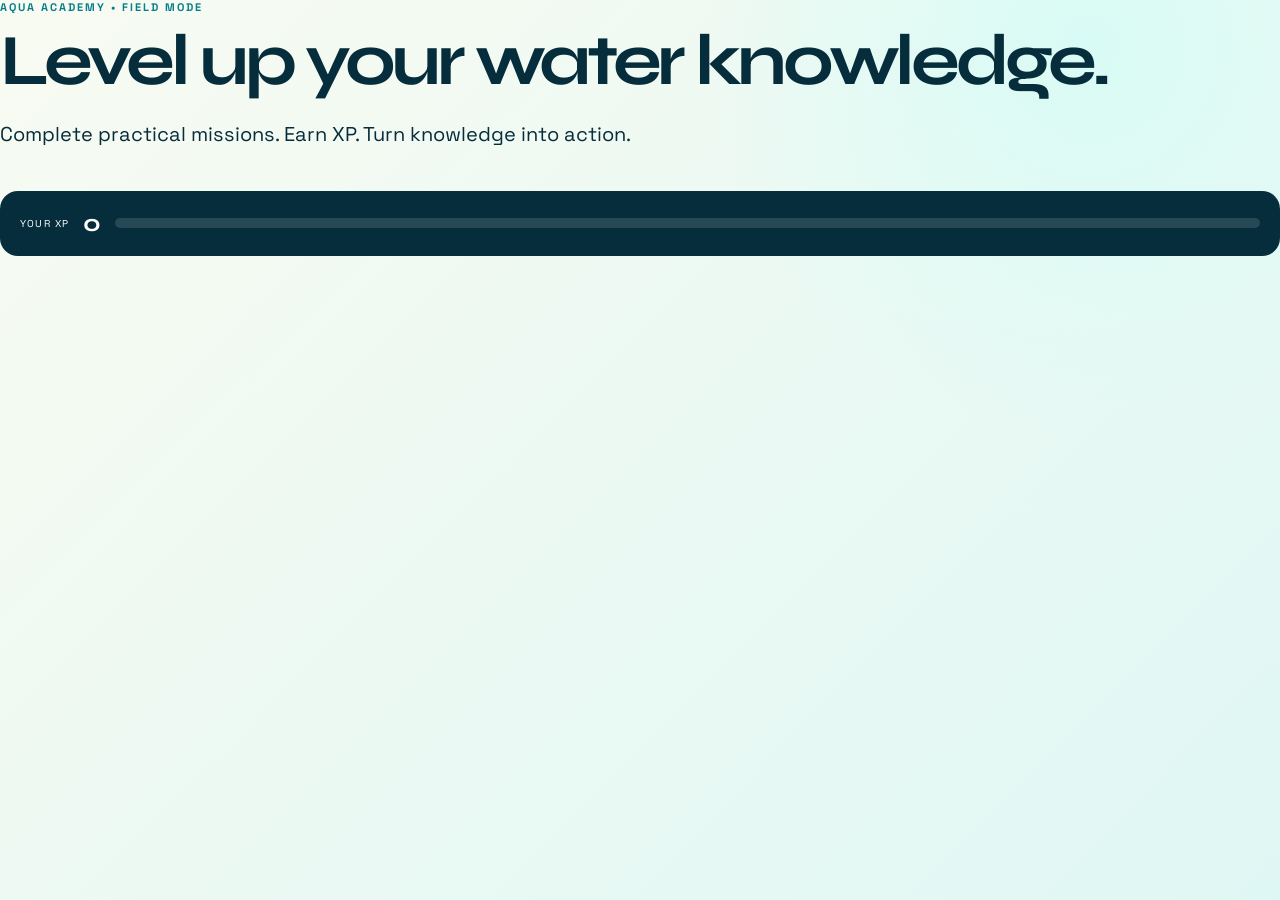
==== challenges.html @ 9c4119d2 "Add files via upload" ====
<!doctype html><html lang="en"><head><meta charset="utf-8"><meta name="viewport" content="width=device-width,initial-scale=1"><title>Challenges | Aqua Link</title><link rel="stylesheet" href="styles.css"></head>
<body data-page="challenges"><div data-app>
<section class="page-head"><div class="eyebrow">AQUA ACADEMY • FIELD MODE</div><h1>Level up your water knowledge.</h1><p>Complete practical missions. Earn XP. Turn knowledge into action.</p></section>
<div class="xpbar"><span>YOUR XP</span><strong id="xp">0</strong><div><i id="xpFill"></i></div></div>
<section id="challengeList" class="challenge-list"></section>
</div><script src="app.js"></script></body></html>
---- styles.css ----
@import url('https://fonts.googleapis.com/css2?family=Space+Grotesk:wght@400;500;600;700&family=Syne:wght@600;700;800&display=swap');
:root{--ink:#062d3b;--blue:#087e8b;--cyan:#18c8d1;--line:#b9dfe0;--shadow:0 18px 50px rgba(4,56,69,.12)}
*{box-sizing:border-box}body{margin:0;min-height:100vh;color:var(--ink);font-family:"Space Grotesk",sans-serif;background:radial-gradient(circle at 85% 5%,#d9fbf5 0,transparent 28%),linear-gradient(135deg,#f8fbf2,#dff7f4)}a{color:inherit;text-decoration:none}button,input,select,textarea{font:inherit}
.topbar{position:sticky;top:0;z-index:20;display:flex;align-items:center;justify-content:space-between;padding:18px clamp(18px,4vw,60px);background:#f7fff4dd;backdrop-filter:blur(14px);border-bottom:1px solid var(--line)}
.brand{display:flex;align-items:center;gap:10px;font-weight:800;letter-spacing:.08em}.brandmark{font-size:30px}.brand small{display:block;color:var(--blue);font-size:8px;letter-spacing:.16em}.top-actions{display:flex;align-items:center;gap:12px;font-size:11px;font-weight:700}.live-dot{width:8px;height:8px;background:#00c853;border-radius:50%;box-shadow:0 0 0 5px #00c85322}.avatar{width:34px;height:34px;display:grid;place-items:center;color:#fff;background:var(--ink);border-radius:50%}
.nav{position:sticky;top:72px;z-index:19;display:flex;gap:6px;padding:10px clamp(12px,4vw,60px);overflow:auto;color:#eaffff;background:#062d3bf2}.nav a{padding:9px 13px;white-space:nowrap;font-size:12px;border:1px solid transparent;border-radius:999px}.nav a:hover,.nav a.active{background:#18c8d133;border-color:#7beef2}.nav b{margin-right:6px}
.page{max-width:1180px;margin:auto;padding:clamp(28px,6vw,70px) clamp(18px,4vw,50px)}.hero{max-width:1050px;margin:auto;padding:75px 0 40px}.eyebrow{margin-bottom:15px;color:var(--blue);font-size:11px;font-weight:800;letter-spacing:.18em}.hero h1,.page-head h1,.login-card h1{margin:0 0 24px;font-family:Syne,sans-serif;font-size:clamp(46px,8vw,92px);line-height:.9;letter-spacing:-.06em}.hero h1 span{color:var(--blue)}.hero p,.page-head p{max-width:720px;font-size:clamp(16px,2vw,20px);line-height:1.65}.actions{display:flex;flex-wrap:wrap;gap:12px;margin-top:30px}.btn{display:inline-flex;align-items:center;justify-content:center;padding:13px 18px;background:#ffffff80;border:1px solid var(--ink);border-radius:12px;font-weight:800;cursor:pointer;transition:.2s}.btn:hover{transform:translateY(-2px);box-shadow:var(--shadow)}.btn.primary{color:#fff;background:var(--ink)}
.grid.cards{display:grid;grid-template-columns:repeat(3,1fr);gap:14px;margin:25px 0}.stat,.panel,.report-card,.challenge,.login-card{background:#ffffffc2;border:1px solid var(--line);border-radius:22px;box-shadow:var(--shadow)}.stat{min-height:150px;display:flex;flex-direction:column;justify-content:space-between;padding:24px}.stat small{color:var(--blue);font-size:10px;font-weight:800;letter-spacing:.15em}.stat strong{font-family:Syne;font-size:45px}.stat span{opacity:.7;font-size:12px}.panel{margin:18px 0;padding:28px}.panel h2{margin:7px 0 12px;font-family:Syne;font-size:clamp(25px,4vw,42px)}.panel p{line-height:1.65}.panel.accent{background:linear-gradient(135deg,#c9f8f1,#eaffd8)}.panel a:not(.btn){color:var(--blue);font-weight:800}.orbit{min-width:180px;display:grid;grid-template-columns:repeat(2,1fr);gap:10px}.orbit span{height:80px;display:grid;place-items:center;color:var(--blue);font-weight:800;border:1px dashed var(--blue);border-radius:50%}.split{display:grid;grid-template-columns:1fr 1fr;gap:18px}.page-head{padding-bottom:20px}.page-head h1{font-size:clamp(42px,7vw,72px)}
.form{max-width:800px}.form label{display:block;margin-bottom:20px;font-size:13px;font-weight:800}.form input,.form select,.form textarea{display:block;width:100%;margin-top:8px;padding:14px;background:#f9ffff;border:1px solid var(--line);border-radius:12px;outline:none}.form input:focus,.form select:focus,.form textarea:focus{border-color:var(--blue);box-shadow:0 0 0 3px #18c8d122}.notice{margin:16px 0;padding:15px;font-size:13px;line-height:1.5;background:#e7faf6;border:1px solid #9cdddd;border-radius:12px}
.report-list,.challenge-list{display:grid;gap:12px}.report-card{display:flex;gap:16px;padding:18px}.report-icon{font-size:28px}.grow{flex:1}.row{display:flex;justify-content:space-between;align-items:center;gap:10px}.pill{padding:5px 9px;font-size:10px;font-weight:800;background:#e7f3f4;border-radius:999px}.pill.resolved{color:#086b3b;background:#c9f7d9}.pill.under-investigation{color:#7a5700;background:#fff0bd}.pill.reported{color:#07557d;background:#d6efff}.mini-note{margin-top:9px;opacity:.75;font-size:13px}
.challenge{display:flex;align-items:center;gap:16px;padding:20px}.challenge-num{color:var(--blue);font-family:Syne;font-size:32px}.challenge small{font-size:9px;font-weight:800;letter-spacing:.15em}.challenge h3{margin:5px 0}.challenge p{margin:4px 0;opacity:.75;font-size:13px}.challenge button{padding:10px 13px;color:#fff;background:var(--ink);border:0;border-radius:10px;font-weight:800;cursor:pointer}.challenge.done{opacity:.65}.challenge.done button{background:#16845a}
.xpbar{display:grid;grid-template-columns:auto auto 1fr;align-items:center;gap:14px;margin-bottom:20px;padding:18px 20px;color:#fff;background:var(--ink);border-radius:18px}.xpbar span{font-size:10px;letter-spacing:.12em}.xpbar strong{font-family:Syne;font-size:24px}.xpbar div{height:10px;overflow:hidden;background:#ffffff22;border-radius:99px}.xpbar i{display:block;width:0;height:100%;background:var(--cyan);transition:width .3s}
.map-panel{padding:10px}.map-panel #map{height:560px;overflow:hidden;border-radius:15px}.school-card{display:flex;gap:15px;margin:15px 0;padding:18px;background:#e7faf6;border:1px solid var(--line);border-radius:15px}.school-card span{font-size:30px}.school-card small{display:block;margin-top:4px;opacity:.7}.login-card{max-width:500px;margin:10vh auto;padding:35px}.brand-big{margin-bottom:35px;font-family:Syne;font-size:30px;font-weight:800}.brand-big span{color:var(--blue)}.muted{opacity:.65}
footer{display:flex;justify-content:space-between;gap:15px;padding:28px clamp(18px,4vw,60px);color:#dffcff;font-size:11px;background:var(--ink)}footer span{opacity:.65}
@media(max-width:720px){.top-actions{display:none}.nav{top:0}.grid.cards,.split{grid-template-columns:1fr}.hero{padding-top:40px}.hero h1{font-size:55px}.panel{padding:20px}.orbit{min-width:0}.challenge{flex-wrap:wrap;align-items:flex-start}.challenge button{width:100%}.map-panel #map{height:420px}footer{display:block}footer span{display:block;margin-top:8px}}
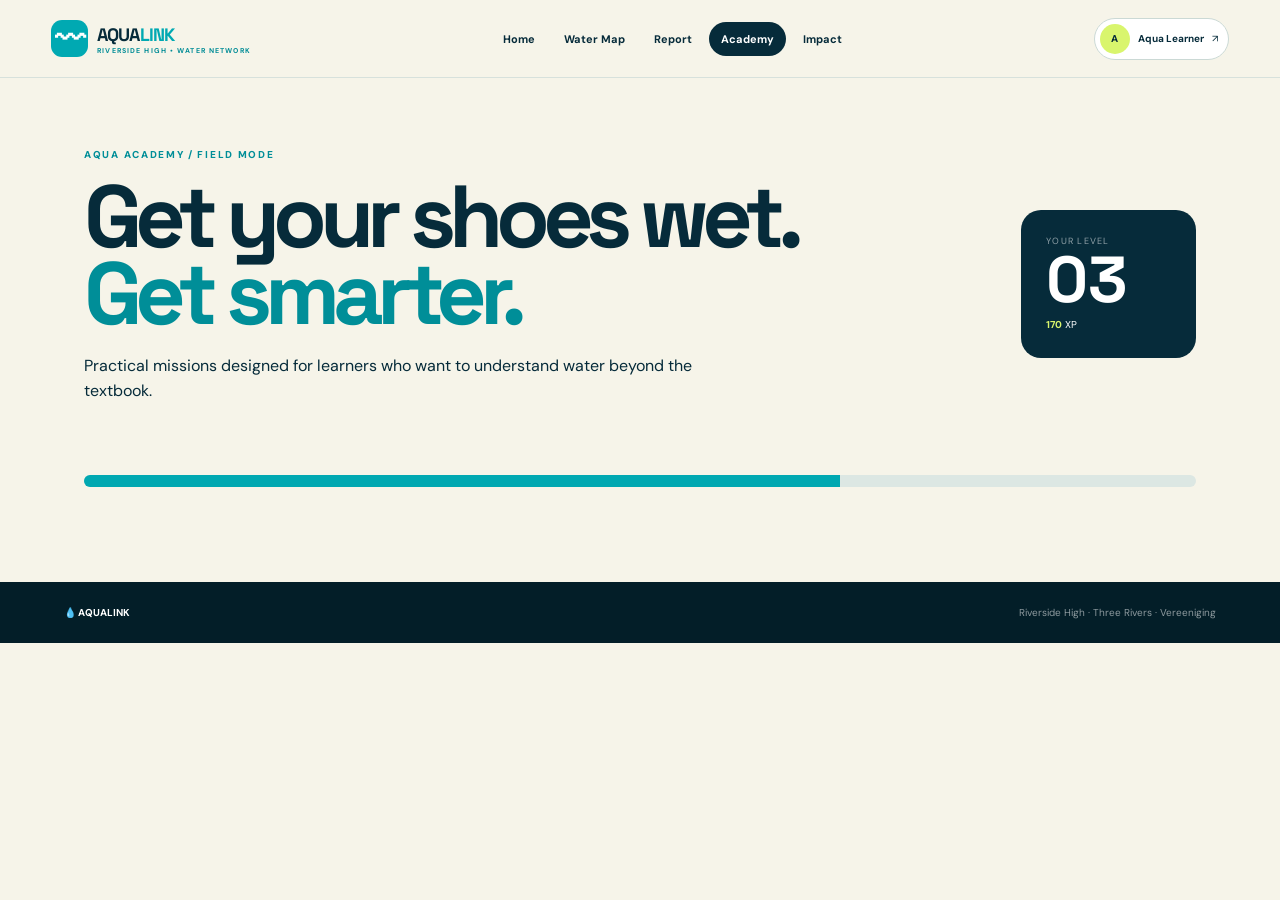
==== commit bc95055c: "Add files via upload" ====
--- a/challenges.html
+++ b/challenges.html
@@ -1,6 +1 @@
-<!doctype html><html lang="en"><head><meta charset="utf-8"><meta name="viewport" content="width=device-width,initial-scale=1"><title>Challenges | Aqua Link</title><link rel="stylesheet" href="styles.css"></head>
-<body data-page="challenges"><div data-app>
-<section class="page-head"><div class="eyebrow">AQUA ACADEMY • FIELD MODE</div><h1>Level up your water knowledge.</h1><p>Complete practical missions. Earn XP. Turn knowledge into action.</p></section>
-<div class="xpbar"><span>YOUR XP</span><strong id="xp">0</strong><div><i id="xpFill"></i></div></div>
-<section id="challengeList" class="challenge-list"></section>
-</div><script src="app.js"></script></body></html>+<!doctype html><html lang="en"><head><meta charset="utf-8"><meta name="viewport" content="width=device-width,initial-scale=1"><title>Aqua Academy | Aqua Link</title><link rel="stylesheet" href="styles.css"><link href="https://fonts.googleapis.com/css2?family=DM+Sans:wght@400;500;700&family=Space+Grotesk:wght@500;600;700&display=swap" rel="stylesheet"></head><body><header class="header"><a class="brand" href="index.html"><span class="brandmark">〰</span><span>AQUA<span>LINK</span><small>RIVERSIDE HIGH • WATER NETWORK</small></span></a><nav><a href="index.html">Home</a><a href="map.html">Water Map</a><a href="report.html">Report</a><a class="active" href="challenges.html">Academy</a><a href="reports.html">Impact</a></nav><a class="user-pill" href="profile.html"><span id="navInitial">A</span><b id="navName">Aqua Learner</b>↗</a></header><main class="page academy"><div class="academy-banner"><div><div class="eyebrow">AQUA ACADEMY / FIELD MODE</div><h1>Get your shoes wet.<br><span>Get smarter.</span></h1><p>Practical missions designed for learners who want to understand water beyond the textbook.</p></div><div class="level-card"><small>YOUR LEVEL</small><strong>03</strong><span><b id="xp">170</b> XP</span></div></div><div class="xp-track"><i id="xpFill"></i></div><div id="challengeList" class="challenge-list"></div></main><footer><b>💧 AQUALINK</b><span>Riverside High · Three Rivers · Vereeniging</span></footer><script src="app.js"></script></body></html>
--- a/styles.css
+++ b/styles.css
@@ -1,15 +1,10 @@
-@import url('https://fonts.googleapis.com/css2?family=Space+Grotesk:wght@400;500;600;700&family=Syne:wght@600;700;800&display=swap');
-:root{--ink:#062d3b;--blue:#087e8b;--cyan:#18c8d1;--line:#b9dfe0;--shadow:0 18px 50px rgba(4,56,69,.12)}
-*{box-sizing:border-box}body{margin:0;min-height:100vh;color:var(--ink);font-family:"Space Grotesk",sans-serif;background:radial-gradient(circle at 85% 5%,#d9fbf5 0,transparent 28%),linear-gradient(135deg,#f8fbf2,#dff7f4)}a{color:inherit;text-decoration:none}button,input,select,textarea{font:inherit}
-.topbar{position:sticky;top:0;z-index:20;display:flex;align-items:center;justify-content:space-between;padding:18px clamp(18px,4vw,60px);background:#f7fff4dd;backdrop-filter:blur(14px);border-bottom:1px solid var(--line)}
-.brand{display:flex;align-items:center;gap:10px;font-weight:800;letter-spacing:.08em}.brandmark{font-size:30px}.brand small{display:block;color:var(--blue);font-size:8px;letter-spacing:.16em}.top-actions{display:flex;align-items:center;gap:12px;font-size:11px;font-weight:700}.live-dot{width:8px;height:8px;background:#00c853;border-radius:50%;box-shadow:0 0 0 5px #00c85322}.avatar{width:34px;height:34px;display:grid;place-items:center;color:#fff;background:var(--ink);border-radius:50%}
-.nav{position:sticky;top:72px;z-index:19;display:flex;gap:6px;padding:10px clamp(12px,4vw,60px);overflow:auto;color:#eaffff;background:#062d3bf2}.nav a{padding:9px 13px;white-space:nowrap;font-size:12px;border:1px solid transparent;border-radius:999px}.nav a:hover,.nav a.active{background:#18c8d133;border-color:#7beef2}.nav b{margin-right:6px}
-.page{max-width:1180px;margin:auto;padding:clamp(28px,6vw,70px) clamp(18px,4vw,50px)}.hero{max-width:1050px;margin:auto;padding:75px 0 40px}.eyebrow{margin-bottom:15px;color:var(--blue);font-size:11px;font-weight:800;letter-spacing:.18em}.hero h1,.page-head h1,.login-card h1{margin:0 0 24px;font-family:Syne,sans-serif;font-size:clamp(46px,8vw,92px);line-height:.9;letter-spacing:-.06em}.hero h1 span{color:var(--blue)}.hero p,.page-head p{max-width:720px;font-size:clamp(16px,2vw,20px);line-height:1.65}.actions{display:flex;flex-wrap:wrap;gap:12px;margin-top:30px}.btn{display:inline-flex;align-items:center;justify-content:center;padding:13px 18px;background:#ffffff80;border:1px solid var(--ink);border-radius:12px;font-weight:800;cursor:pointer;transition:.2s}.btn:hover{transform:translateY(-2px);box-shadow:var(--shadow)}.btn.primary{color:#fff;background:var(--ink)}
-.grid.cards{display:grid;grid-template-columns:repeat(3,1fr);gap:14px;margin:25px 0}.stat,.panel,.report-card,.challenge,.login-card{background:#ffffffc2;border:1px solid var(--line);border-radius:22px;box-shadow:var(--shadow)}.stat{min-height:150px;display:flex;flex-direction:column;justify-content:space-between;padding:24px}.stat small{color:var(--blue);font-size:10px;font-weight:800;letter-spacing:.15em}.stat strong{font-family:Syne;font-size:45px}.stat span{opacity:.7;font-size:12px}.panel{margin:18px 0;padding:28px}.panel h2{margin:7px 0 12px;font-family:Syne;font-size:clamp(25px,4vw,42px)}.panel p{line-height:1.65}.panel.accent{background:linear-gradient(135deg,#c9f8f1,#eaffd8)}.panel a:not(.btn){color:var(--blue);font-weight:800}.orbit{min-width:180px;display:grid;grid-template-columns:repeat(2,1fr);gap:10px}.orbit span{height:80px;display:grid;place-items:center;color:var(--blue);font-weight:800;border:1px dashed var(--blue);border-radius:50%}.split{display:grid;grid-template-columns:1fr 1fr;gap:18px}.page-head{padding-bottom:20px}.page-head h1{font-size:clamp(42px,7vw,72px)}
-.form{max-width:800px}.form label{display:block;margin-bottom:20px;font-size:13px;font-weight:800}.form input,.form select,.form textarea{display:block;width:100%;margin-top:8px;padding:14px;background:#f9ffff;border:1px solid var(--line);border-radius:12px;outline:none}.form input:focus,.form select:focus,.form textarea:focus{border-color:var(--blue);box-shadow:0 0 0 3px #18c8d122}.notice{margin:16px 0;padding:15px;font-size:13px;line-height:1.5;background:#e7faf6;border:1px solid #9cdddd;border-radius:12px}
-.report-list,.challenge-list{display:grid;gap:12px}.report-card{display:flex;gap:16px;padding:18px}.report-icon{font-size:28px}.grow{flex:1}.row{display:flex;justify-content:space-between;align-items:center;gap:10px}.pill{padding:5px 9px;font-size:10px;font-weight:800;background:#e7f3f4;border-radius:999px}.pill.resolved{color:#086b3b;background:#c9f7d9}.pill.under-investigation{color:#7a5700;background:#fff0bd}.pill.reported{color:#07557d;background:#d6efff}.mini-note{margin-top:9px;opacity:.75;font-size:13px}
-.challenge{display:flex;align-items:center;gap:16px;padding:20px}.challenge-num{color:var(--blue);font-family:Syne;font-size:32px}.challenge small{font-size:9px;font-weight:800;letter-spacing:.15em}.challenge h3{margin:5px 0}.challenge p{margin:4px 0;opacity:.75;font-size:13px}.challenge button{padding:10px 13px;color:#fff;background:var(--ink);border:0;border-radius:10px;font-weight:800;cursor:pointer}.challenge.done{opacity:.65}.challenge.done button{background:#16845a}
-.xpbar{display:grid;grid-template-columns:auto auto 1fr;align-items:center;gap:14px;margin-bottom:20px;padding:18px 20px;color:#fff;background:var(--ink);border-radius:18px}.xpbar span{font-size:10px;letter-spacing:.12em}.xpbar strong{font-family:Syne;font-size:24px}.xpbar div{height:10px;overflow:hidden;background:#ffffff22;border-radius:99px}.xpbar i{display:block;width:0;height:100%;background:var(--cyan);transition:width .3s}
-.map-panel{padding:10px}.map-panel #map{height:560px;overflow:hidden;border-radius:15px}.school-card{display:flex;gap:15px;margin:15px 0;padding:18px;background:#e7faf6;border:1px solid var(--line);border-radius:15px}.school-card span{font-size:30px}.school-card small{display:block;margin-top:4px;opacity:.7}.login-card{max-width:500px;margin:10vh auto;padding:35px}.brand-big{margin-bottom:35px;font-family:Syne;font-size:30px;font-weight:800}.brand-big span{color:var(--blue)}.muted{opacity:.65}
-footer{display:flex;justify-content:space-between;gap:15px;padding:28px clamp(18px,4vw,60px);color:#dffcff;font-size:11px;background:var(--ink)}footer span{opacity:.65}
-@media(max-width:720px){.top-actions{display:none}.nav{top:0}.grid.cards,.split{grid-template-columns:1fr}.hero{padding-top:40px}.hero h1{font-size:55px}.panel{padding:20px}.orbit{min-width:0}.challenge{flex-wrap:wrap;align-items:flex-start}.challenge button{width:100%}.map-panel #map{height:420px}footer{display:block}footer span{display:block;margin-top:8px}}
+*{box-sizing:border-box}body{margin:0;background:#f6f4e9;color:#062b3a;font-family:"DM Sans",sans-serif}a{text-decoration:none;color:inherit}img{width:100%;height:100%;object-fit:cover}.header{height:78px;padding:0 4vw;display:flex;align-items:center;justify-content:space-between;position:sticky;top:0;z-index:100;background:#f6f4e9ed;border-bottom:1px solid #d7e1dc;backdrop-filter:blur(15px)}.brand{display:flex;align-items:center;gap:9px;font:700 18px "Space Grotesk";letter-spacing:-.05em}.brand>span:last-child>span{color:#00a9b2}.brand small{display:block;font:700 7px "DM Sans";letter-spacing:.16em;color:#008c96}.brandmark{width:37px;height:37px;border-radius:11px;background:#00a9b2;color:white;display:grid;place-items:center;font-size:30px;line-height:1}.header nav{display:flex;gap:5px}.header nav a{font-size:11px;font-weight:700;padding:10px 12px;border-radius:99px}.header nav a:hover,.header nav .active{background:#062b3a;color:white}.user-pill{display:flex;align-items:center;gap:8px;padding:5px 10px 5px 5px;border:1px solid #cbd9d5;border-radius:99px;background:white;font-size:10px}.user-pill span{width:30px;height:30px;display:grid;place-items:center;background:#d9f56d;border-radius:50%;font-weight:800}.active-user{box-shadow:0 0 0 3px #00a9b222}
+.eyebrow{font-size:10px;font-weight:800;letter-spacing:.17em;color:#008e98;margin-bottom:17px}.hero2{display:grid;grid-template-columns:1.03fr .97fr;min-height:690px}.hero2-copy{padding:85px 7vw;background:linear-gradient(135deg,#bff4df,#dff76d);display:flex;flex-direction:column;justify-content:center}.hero2 h1{font:700 clamp(57px,7vw,95px)/.87 "Space Grotesk";letter-spacing:-.08em;margin:0 0 25px}.hero2 h1 span,.big-title span,.split-title h1 span,.academy-banner h1 span,.map-heading h1 span,.dws h1 span{color:#008e98}.hero2 p{max-width:590px;font-size:16px;line-height:1.65}.actions{display:flex;gap:12px;flex-wrap:wrap;margin:20px 0 30px}.btn{display:inline-flex;justify-content:center;align-items:center;gap:12px;border:0;border-radius:10px;padding:14px 18px;font-weight:800;font-size:12px;cursor:pointer}.primary{background:#062b3a;color:white}.primary:hover{background:#008e98}.ghost{border:1px solid #54736f;background:#ffffff55}.light{background:#d9f56d;color:#062b3a}.hero-stat{display:flex;align-items:center;gap:12px;margin-top:12px}.hero-stat b{font:700 32px "Space Grotesk"}.hero-stat span{font-size:8px;letter-spacing:.1em;opacity:.65;margin-right:12px}.hero2-visual{position:relative;overflow:hidden}.hero2-visual:after{content:"";position:absolute;inset:0;background:linear-gradient(0deg,#062b3a99,transparent 55%)}.hero-sticker{position:absolute;right:30px;top:30px;z-index:2;width:105px;height:105px;border-radius:50%;background:#ff7452;color:white;display:flex;align-items:center;justify-content:center;flex-direction:column;transform:rotate(8deg);font:700 13px/1 "Space Grotesk"}.hero-sticker span{font-size:22px}.hero-caption{position:absolute;bottom:35px;left:35px;z-index:2;color:white;font:700 11px/1.5 "Space Grotesk";letter-spacing:.1em}.hero-caption strong{font-size:27px}.marquee{overflow:hidden;white-space:nowrap;background:#062b3a;color:#d9f56d;padding:15px 0;font:700 15px "Space Grotesk";letter-spacing:.12em;text-align:center;word-spacing:20px}.intro{padding:100px 7vw;display:grid;grid-template-columns:1.2fr .8fr;gap:8vw}.intro h2{font:700 clamp(38px,5vw,65px)/.95 "Space Grotesk";letter-spacing:-.06em;margin:0}.intro h2 i{font-style:normal;color:#008e98}.intro p{line-height:1.7;max-width:500px}.tiles{display:grid;grid-template-columns:1fr 1fr 1fr;gap:0}.tile{min-height:440px;padding:30px;position:relative;overflow:hidden}.map-tile{background:#04a8b2;color:white}.academy-tile{background:#d9f56d}.photo-tile{color:white}.photo-tile:after{content:"";position:absolute;inset:0;background:#062b3a66}.photo-tile img{position:absolute;inset:0}.tile>*{position:relative;z-index:2}.tile-top{display:flex;justify-content:space-between;font-size:9px;font-weight:800;letter-spacing:.14em}.tile h3{font:700 43px/.93 "Space Grotesk";letter-spacing:-.06em;margin-top:85px}.tile p{max-width:310px;line-height:1.55;font-size:13px}.tile-number{position:absolute!important;bottom:25px;right:30px;font:700 80px "Space Grotesk";opacity:.15}.xp-chip{position:absolute!important;bottom:30px;left:30px;background:#062b3a;color:white;padding:9px 12px;border-radius:99px;font-size:9px;font-weight:800}.photo-overlay{position:absolute!important;left:30px;right:30px;bottom:30px}.photo-overlay h3{margin:15px 0 30px}.photo-overlay b{font-size:11px}.people{display:grid;grid-template-columns:1fr 1fr;background:#ff7452;color:white}.people-copy{padding:100px 7vw}.people h2{font:700 clamp(44px,5vw,70px)/.9 "Space Grotesk";letter-spacing:-.07em}.people p{max-width:500px;line-height:1.7}.underline{display:inline-block;margin-top:20px;border-bottom:2px solid white;padding-bottom:5px;font-weight:800}.people-img{min-height:550px}.closing{background:#062b3a;color:white;text-align:center;padding:100px 20px}.closing h2{font:700 clamp(55px,8vw,100px)/.86 "Space Grotesk";letter-spacing:-.08em;margin:0 0 35px}.closing h2 span{color:#00d0c5}footer{background:#031e28;color:white;padding:24px 5vw;display:flex;justify-content:space-between;align-items:center;font-size:10px;gap:20px}footer span{opacity:.55}.mini{font-size:13px}
+.page{max-width:1240px;margin:auto;padding:70px 5vw}.split-title,.academy-banner,.map-heading{display:flex;justify-content:space-between;gap:50px;align-items:flex-end;margin-bottom:55px}.split-title h1,.academy-banner h1,.map-heading h1,.dws h1{font:700 clamp(55px,7vw,88px)/.88 "Space Grotesk";letter-spacing:-.08em;margin:0 0 20px}.split-title p{max-width:600px;line-height:1.6}.quote-card{max-width:300px;background:#d9f56d;padding:25px;border-radius:18px;transform:rotate(2deg)}.quote-card b{font:700 50px "Space Grotesk"}.quote-card p{font-weight:700;line-height:1.4}.glass-form{background:white;border:1px solid #d4e1dd;border-radius:22px;padding:35px;max-width:900px;box-shadow:0 20px 70px #062b3a0d}.form-head{display:flex;justify-content:space-between;color:#008e98;font-size:10px;letter-spacing:.15em;font-weight:800;margin-bottom:25px}.form-grid{display:grid;grid-template-columns:1fr 1fr;gap:20px}label{font-size:10px;font-weight:800;letter-spacing:.06em;display:block;margin:18px 0}input,select,textarea{width:100%;margin-top:8px;padding:15px;border:1px solid #cbdcd7;border-radius:10px;background:#f9fbf7;color:#062b3a;font:inherit}textarea{min-height:160px;resize:vertical}.evidence{display:flex;gap:15px;align-items:center;padding:20px;border:1px dashed #8fb9b0;border-radius:13px;margin:25px 0}.camera{width:48px;height:48px;display:grid;place-items:center;border-radius:12px;background:#d9f56d;font-size:25px}.evidence small{display:block;opacity:.5;margin-top:5px}
+.big-title{font:700 clamp(55px,7vw,90px)/.88 "Space Grotesk";letter-spacing:-.08em;margin:0 0 50px}.impact-stats{display:grid;grid-template-columns:repeat(4,1fr);gap:10px;margin-bottom:30px}.impact-stats div{padding:25px;background:white;border:1px solid #d5e2de;border-radius:14px}.impact-stats small{font-size:9px;letter-spacing:.14em;opacity:.5}.impact-stats b{display:block;font:700 45px "Space Grotesk";margin-top:8px}.report-list{display:grid;grid-template-columns:1fr 1fr;gap:12px}.report-item{padding:25px;background:white;border:1px solid #d5e2de;border-radius:15px}.report-top{display:flex;justify-content:space-between;font-size:9px;opacity:.55}.status{padding:5px 9px;border-radius:99px;background:#d9f56d!important;opacity:1!important;font-weight:800}.status.open{background:#bceeff!important}.report-item h3{font:700 22px "Space Grotesk";margin:18px 0 7px}.report-item p{font-size:13px;opacity:.65}
+.academy-banner{align-items:center}.academy-banner p{max-width:620px;line-height:1.6}.level-card{background:#062b3a;color:white;border-radius:20px;padding:25px;min-width:175px}.level-card small{display:block;font-size:9px;letter-spacing:.14em;opacity:.55}.level-card strong{display:block;font:700 65px "Space Grotesk";line-height:1}.level-card span{font-size:10px}.level-card b{color:#d9f56d}.xp-track{height:12px;background:#dce7e3;border-radius:99px;overflow:hidden;margin-bottom:25px}.xp-track i{display:block;width:68%;height:100%;background:#00a8b1}.challenge-list{display:grid;gap:12px}.challenge{display:grid;grid-template-columns:65px 1fr auto;gap:20px;align-items:center;background:white;border:1px solid #d5e2de;padding:22px;border-radius:15px}.challenge-num{font:700 30px "Space Grotesk";color:#00a0aa}.challenge h3{margin:0;font:700 20px "Space Grotesk"}.challenge p{margin:5px 0 0;font-size:13px;opacity:.55}.challenge button{border:0;background:#062b3a;color:white;border-radius:9px;padding:11px 14px;font-weight:800}.challenge.done button{background:#008e65}
+.map-heading{align-items:end}.legend{font-size:10px;font-weight:800}.legend b{color:#00a8b1;margin-left:15px}.map-shell{display:grid;grid-template-columns:1fr 310px;background:white;border-radius:20px;overflow:hidden;border:1px solid #d5e2de;min-height:600px}#map{min-height:600px}.map-shell aside{padding:30px}.map-shell aside h2{font:700 38px "Space Grotesk";letter-spacing:-.05em}.map-shell aside p{font-size:13px;line-height:1.6;opacity:.6}.places{display:grid;gap:14px;margin:30px 0}.places span{font-size:9px;color:#008e98;border-bottom:1px solid #e1e9e6;padding-bottom:10px}.places b{color:#062b3a;margin-left:10px}
+.profile-cover{height:300px;border-radius:20px;overflow:hidden}.profile-card{position:relative;margin:-55px 35px 30px;background:white;border:1px solid #d5e2de;border-radius:18px;padding:25px;display:flex;align-items:center;gap:20px}.avatar{width:95px;height:95px;border-radius:50%;background:#d9f56d;display:grid;place-items:center;font:700 45px "Space Grotesk"}.profile-name h1{font:700 38px "Space Grotesk";margin:0}.profile-name p{opacity:.55}.profile-score{margin-left:auto;text-align:right}.profile-score b{display:block;font:700 45px "Space Grotesk"}.profile-score small{font-size:9px;letter-spacing:.15em}.profile-columns{display:grid;grid-template-columns:1fr 1fr;gap:15px}.profile-edit,.achievement{background:white;border:1px solid #d5e2de;border-radius:16px;padding:30px}.profile-edit h2,.achievement h2{font:700 28px "Space Grotesk";margin-top:0}.achievement>div{display:flex;align-items:center;gap:15px;padding:17px 0;border-bottom:1px solid #e1e9e6}.achievement b{font:700 32px "Space Grotesk";min-width:70px}.achievement span{font-size:11px;opacity:.6}
+.dws-hero{padding:50px 0 90px;max-width:900px}.dws-hero p{font-size:17px;line-height:1.7;max-width:700px;margin-bottom:30px}.dws-cards{display:grid;grid-template-columns:1fr 1fr;gap:1px;background:#ccdcd7}.dws-cards article{padding:45px;background:#f6f4e9}.dws-cards span{color:#008e98;font-weight:800}.dws-cards h2{font:700 38px "Space Grotesk";letter-spacing:-.05em}.dws-cards p{line-height:1.6;opacity:.6}.dws-cards a{color:#008e98;font-weight:800}
+@media(max-width:900px){.header nav{display:none}.hero2,.people,.intro,.tiles,.profile-columns,.dws-cards,.map-shell{grid-template-columns:1fr}.hero2-visual{min-height:460px}.hero2-copy{padding:65px 7vw}.tile{min-height:380px}.people-img{min-height:400px}.split-title,.academy-banner,.map-heading{display:block}.quote-card,.level-card{margin-top:30px}.impact-stats{grid-template-columns:1fr 1fr}.report-list{grid-template-columns:1fr}.map-shell aside{order:-1}.profile-card{margin-left:10px;margin-right:10px}.profile-cover{height:220px}.profile-score{margin-left:auto}footer{flex-wrap:wrap}}
+@media(max-width:560px){.header{padding:0 14px}.user-pill b{display:none}.hero2 h1,.split-title h1,.academy-banner h1,.map-heading h1,.dws h1{font-size:50px}.page{padding:45px 18px}.form-grid,.impact-stats{grid-template-columns:1fr}.challenge{grid-template-columns:45px 1fr}.challenge button{grid-column:2}.hero-stat{flex-wrap:wrap}.profile-card{display:block}.avatar{margin-top:-65px}.profile-score{text-align:left;margin-top:15px}.people-copy{padding:70px 7vw}footer{display:block}footer span{display:block;margin-top:8px}}
